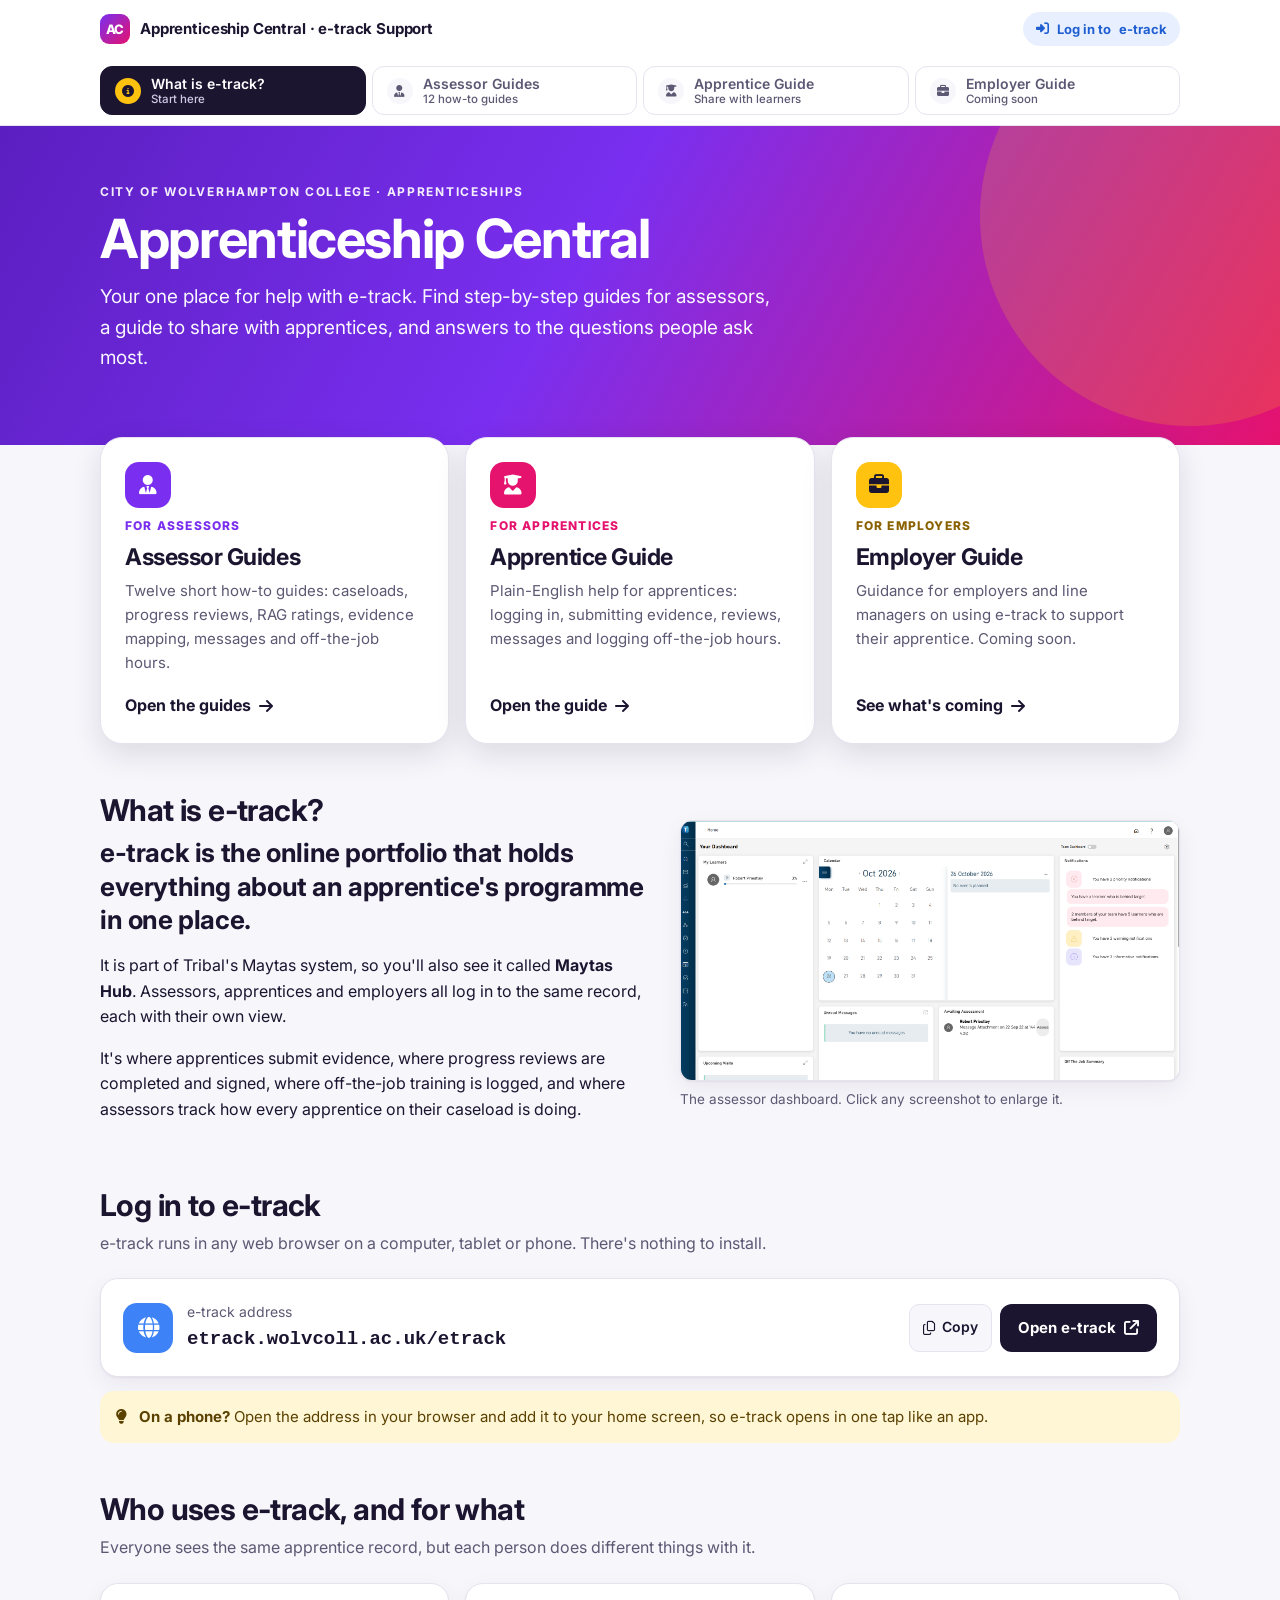
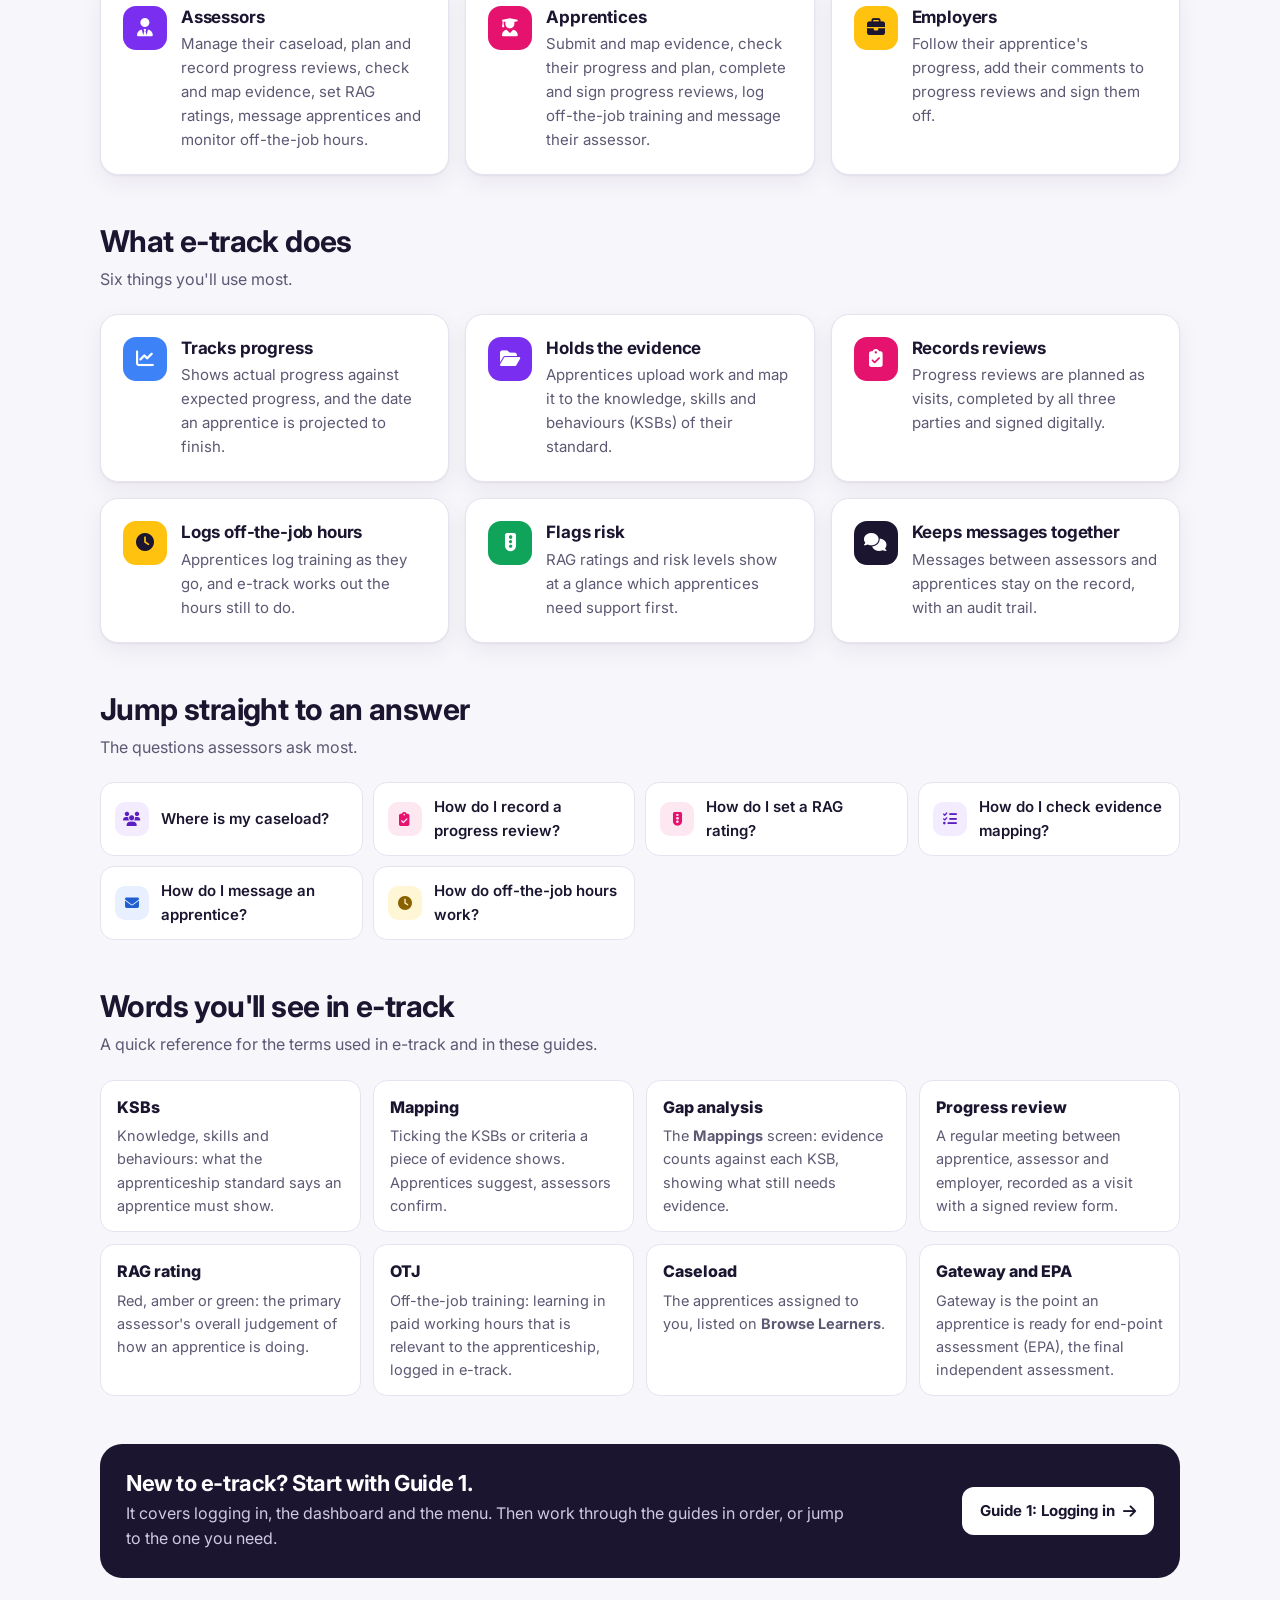
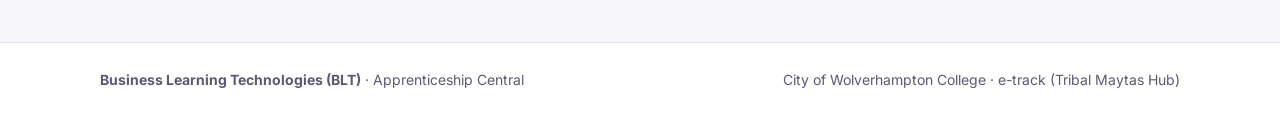
==== index.html @ a900248f "Add Apprenticeship Central e-track support hub Four-tab static site for GitHub Pages, styled with th" ====
<!DOCTYPE html>
<html lang="en-GB">
<head>
<meta charset="UTF-8">
<meta name="viewport" content="width=device-width, initial-scale=1.0">
<title>What is e-track? | Apprenticeship Central</title>
<meta name="description" content="Apprenticeship Central: the support hub for using e-track at City of Wolverhampton College.">
<meta property="og:title" content="Apprenticeship Central | e-track Support Hub">
<meta property="og:description" content="Step-by-step e-track guidance for assessors, apprentices and employers.">
<link rel="icon" href="data:image/svg+xml,%3Csvg xmlns='http://www.w3.org/2000/svg' viewBox='0 0 32 32'%3E%3Crect width='32' height='32' rx='8' fill='%237a2ff0'/%3E%3Ctext x='16' y='22' font-family='Arial' font-weight='700' font-size='14' fill='white' text-anchor='middle'%3EAC%3C/text%3E%3C/svg%3E">
<link rel="preconnect" href="https://fonts.googleapis.com">
<link rel="preconnect" href="https://fonts.gstatic.com" crossorigin>
<link href="https://fonts.googleapis.com/css2?family=Inter:wght@400;500;600;700;800&display=swap" rel="stylesheet">
<link href="https://cdnjs.cloudflare.com/ajax/libs/font-awesome/6.5.2/css/all.min.css" rel="stylesheet">
<link href="assets/style.css?v=1" rel="stylesheet">
</head>
<body>
<a class="skip" href="#main">Skip to content</a>
<header class="site-header">
  <div class="wrap">
    <div class="header-row">
      <a class="brand" href="index.html"><span class="brand-mark" aria-hidden="true">AC</span><span>Apprenticeship Central<span class="brand-text-long"> · e-track Support</span></span></a>
      <a class="login-pill" href="https://etrack.wolvcoll.ac.uk/etrack/" target="_blank" rel="noopener"><i class="fa-solid fa-right-to-bracket" aria-hidden="true"></i> <span class="lp-long">Log in to</span> e-track</a>
    </div>
    <nav class="steps" aria-label="Support hub sections">
      <a class="step-link" href="index.html" aria-current="page"><span class="num"><i class="fa-solid fa-circle-info" aria-hidden="true"></i></span><span class="t">What is e-track?<small>Start here</small></span></a>
      <a class="step-link" href="assessor-guides.html"><span class="num"><i class="fa-solid fa-user-tie" aria-hidden="true"></i></span><span class="t">Assessor Guides<small>12 how-to guides</small></span></a>
      <a class="step-link" href="apprentice-guide.html"><span class="num"><i class="fa-solid fa-user-graduate" aria-hidden="true"></i></span><span class="t">Apprentice Guide<small>Share with learners</small></span></a>
      <a class="step-link" href="employer-guide.html"><span class="num"><i class="fa-solid fa-briefcase" aria-hidden="true"></i></span><span class="t">Employer Guide<small>Coming soon</small></span></a>
    </nav>
  </div>
</header>

<section class="hero">
  <div class="wrap">
    <p class="eyebrow">City of Wolverhampton College · Apprenticeships</p>
    <h1>Apprenticeship Central</h1>
    <p class="lede">Your one place for help with e-track. Find step-by-step guides for assessors, a guide to share with apprentices, and answers to the questions people ask most.</p>
  </div>
</section>

<main id="main">
  <div class="wrap">

    <div class="path-cards">
      <a class="path-card" href="assessor-guides.html">
        <span class="pnum bg-purple"><i class="fa-solid fa-user-tie" aria-hidden="true"></i></span>
        <span class="when" style="color:var(--purple)">For assessors</span>
        <h2>Assessor Guides</h2>
        <p>Twelve short how-to guides: caseloads, progress reviews, RAG ratings, evidence mapping, messages and off-the-job hours.</p>
        <span class="go">Open the guides <i class="fa-solid fa-arrow-right" aria-hidden="true"></i></span>
      </a>
      <a class="path-card" href="apprentice-guide.html">
        <span class="pnum bg-pink"><i class="fa-solid fa-user-graduate" aria-hidden="true"></i></span>
        <span class="when" style="color:var(--pink)">For apprentices</span>
        <h2>Apprentice Guide</h2>
        <p>Plain-English help for apprentices: logging in, submitting evidence, reviews, messages and logging off-the-job hours.</p>
        <span class="go">Open the guide <i class="fa-solid fa-arrow-right" aria-hidden="true"></i></span>
      </a>
      <a class="path-card" href="employer-guide.html">
        <span class="pnum bg-yellow"><i class="fa-solid fa-briefcase" aria-hidden="true"></i></span>
        <span class="when" style="color:#8a6100">For employers</span>
        <h2>Employer Guide</h2>
        <p>Guidance for employers and line managers on using e-track to support their apprentice. Coming soon.</p>
        <span class="go">See what's coming <i class="fa-solid fa-arrow-right" aria-hidden="true"></i></span>
      </a>
    </div>

    <section class="block" id="what">
      <div class="split">
        <div>
          <h2>What is e-track?</h2>
          <p class="lead-q">e-track is the online portfolio that holds everything about an apprentice's programme in one place.</p>
          <p>It is part of Tribal's Maytas system, so you'll also see it called <strong>Maytas Hub</strong>. Assessors, apprentices and employers all log in to the same record, each with their own view.</p>
          <p>It's where apprentices submit evidence, where progress reviews are completed and signed, where off-the-job training is logged, and where assessors track how every apprentice on their caseload is doing.</p>
        </div>
        <figure class="shot" style="margin:0">
          <a class="zoom" href="assets/img/dashboard.png"><img src="assets/img/dashboard.png" alt="The e-track assessor dashboard showing My Learners, Calendar, Notifications, Unread Messages and Awaiting Assessment panels" loading="lazy"></a>
          <figcaption>The assessor dashboard. Click any screenshot to enlarge it.</figcaption>
        </figure>
      </div>
    </section>

    <section class="block" id="login">
      <h2>Log in to e-track</h2>
      <p class="sub">e-track runs in any web browser on a computer, tablet or phone. There's nothing to install.</p>
      <div class="card login-card">
        <span class="icon bg-blue"><i class="fa-solid fa-globe" aria-hidden="true"></i></span>
        <div>
          <p style="font-size:14px;color:var(--muted)">e-track address</p>
          <p class="url">etrack.wolvcoll.ac.uk/etrack</p>
        </div>
        <div class="actions">
          <button class="copy-btn" data-copy="https://etrack.wolvcoll.ac.uk/etrack/" data-copy-label="the e-track address"><i class="fa-regular fa-copy" aria-hidden="true"></i> Copy</button>
          <a class="btn primary" href="https://etrack.wolvcoll.ac.uk/etrack/" target="_blank" rel="noopener">Open e-track <i class="fa-solid fa-arrow-up-right-from-square" aria-hidden="true"></i></a>
        </div>
      </div>
      <div class="callout tip"><i class="fa-solid fa-lightbulb" aria-hidden="true"></i><p><strong>On a phone?</strong> Open the address in your browser and add it to your home screen, so e-track opens in one tap like an app.</p></div>
    </section>

    <section class="block" id="who">
      <h2>Who uses e-track, and for what</h2>
      <p class="sub">Everyone sees the same apprentice record, but each person does different things with it.</p>
      <div class="grid g3">
        <div class="card">
          <div class="feature"><span class="icon bg-purple"><i class="fa-solid fa-user-tie" aria-hidden="true"></i></span><div><h3>Assessors</h3><p>Manage their caseload, plan and record progress reviews, check and map evidence, set RAG ratings, message apprentices and monitor off-the-job hours.</p></div></div>
        </div>
        <div class="card">
          <div class="feature"><span class="icon bg-pink"><i class="fa-solid fa-user-graduate" aria-hidden="true"></i></span><div><h3>Apprentices</h3><p>Submit and map evidence, check their progress and plan, complete and sign progress reviews, log off-the-job training and message their assessor.</p></div></div>
        </div>
        <div class="card">
          <div class="feature"><span class="icon bg-yellow"><i class="fa-solid fa-briefcase" aria-hidden="true"></i></span><div><h3>Employers</h3><p>Follow their apprentice's progress, add their comments to progress reviews and sign them off.</p></div></div>
        </div>
      </div>
    </section>

    <section class="block" id="does">
      <h2>What e-track does</h2>
      <p class="sub">Six things you'll use most.</p>
      <div class="grid g3">
        <div class="card"><div class="feature"><span class="icon bg-blue"><i class="fa-solid fa-chart-line" aria-hidden="true"></i></span><div><h3>Tracks progress</h3><p>Shows actual progress against expected progress, and the date an apprentice is projected to finish.</p></div></div></div>
        <div class="card"><div class="feature"><span class="icon bg-purple"><i class="fa-solid fa-folder-open" aria-hidden="true"></i></span><div><h3>Holds the evidence</h3><p>Apprentices upload work and map it to the knowledge, skills and behaviours (KSBs) of their standard.</p></div></div></div>
        <div class="card"><div class="feature"><span class="icon bg-pink"><i class="fa-solid fa-clipboard-check" aria-hidden="true"></i></span><div><h3>Records reviews</h3><p>Progress reviews are planned as visits, completed by all three parties and signed digitally.</p></div></div></div>
        <div class="card"><div class="feature"><span class="icon bg-yellow"><i class="fa-solid fa-clock" aria-hidden="true"></i></span><div><h3>Logs off-the-job hours</h3><p>Apprentices log training as they go, and e-track works out the hours still to do.</p></div></div></div>
        <div class="card"><div class="feature"><span class="icon bg-green"><i class="fa-solid fa-traffic-light" aria-hidden="true"></i></span><div><h3>Flags risk</h3><p>RAG ratings and risk levels show at a glance which apprentices need support first.</p></div></div></div>
        <div class="card"><div class="feature"><span class="icon bg-ink"><i class="fa-solid fa-comments" aria-hidden="true"></i></span><div><h3>Keeps messages together</h3><p>Messages between assessors and apprentices stay on the record, with an audit trail.</p></div></div></div>
      </div>
    </section>

    <section class="block" id="quick">
      <h2>Jump straight to an answer</h2>
      <p class="sub">The questions assessors ask most.</p>
      <div class="quick">
        <a href="assessor-guides.html#g02"><span class="qi purple"><i class="fa-solid fa-users" aria-hidden="true"></i></span>Where is my caseload?</a>
        <a href="assessor-guides.html#g04"><span class="qi pink"><i class="fa-solid fa-clipboard-check" aria-hidden="true"></i></span>How do I record a progress review?</a>
        <a href="assessor-guides.html#g09"><span class="qi pink"><i class="fa-solid fa-traffic-light" aria-hidden="true"></i></span>How do I set a RAG rating?</a>
        <a href="assessor-guides.html#g08"><span class="qi purple"><i class="fa-solid fa-list-check" aria-hidden="true"></i></span>How do I check evidence mapping?</a>
        <a href="assessor-guides.html#g10"><span class="qi blue"><i class="fa-solid fa-envelope" aria-hidden="true"></i></span>How do I message an apprentice?</a>
        <a href="assessor-guides.html#g12"><span class="qi yellow"><i class="fa-solid fa-clock" aria-hidden="true"></i></span>How do off-the-job hours work?</a>
      </div>
    </section>

    <section class="block" id="glossary">
      <h2>Words you'll see in e-track</h2>
      <p class="sub">A quick reference for the terms used in e-track and in these guides.</p>
      <dl class="glossary">
        <div><dt>KSBs</dt><dd>Knowledge, skills and behaviours: what the apprenticeship standard says an apprentice must show.</dd></div>
        <div><dt>Mapping</dt><dd>Ticking the KSBs or criteria a piece of evidence shows. Apprentices suggest, assessors confirm.</dd></div>
        <div><dt>Gap analysis</dt><dd>The <strong>Mappings</strong> screen: evidence counts against each KSB, showing what still needs evidence.</dd></div>
        <div><dt>Progress review</dt><dd>A regular meeting between apprentice, assessor and employer, recorded as a visit with a signed review form.</dd></div>
        <div><dt>RAG rating</dt><dd>Red, amber or green: the primary assessor's overall judgement of how an apprentice is doing.</dd></div>
        <div><dt>OTJ</dt><dd>Off-the-job training: learning in paid working hours that is relevant to the apprenticeship, logged in e-track.</dd></div>
        <div><dt>Caseload</dt><dd>The apprentices assigned to you, listed on <strong>Browse Learners</strong>.</dd></div>
        <div><dt>Gateway and EPA</dt><dd>Gateway is the point an apprentice is ready for end-point assessment (EPA), the final independent assessment.</dd></div>
      </dl>
    </section>

    <div class="next-band">
      <div>
        <h2>New to e-track? Start with Guide 1.</h2>
        <p>It covers logging in, the dashboard and the menu. Then work through the guides in order, or jump to the one you need.</p>
      </div>
      <a class="btn light" href="assessor-guides.html#g01">Guide 1: Logging in <i class="fa-solid fa-arrow-right" aria-hidden="true"></i></a>
    </div>

  </div>
</main>

<footer>
  <div class="wrap">
    <p><strong>Business Learning Technologies (BLT)</strong> · Apprenticeship Central</p>
    <p>City of Wolverhampton College · e-track (Tribal Maytas Hub)</p>
  </div>
</footer>
<a class="to-top" href="#main" aria-label="Back to top"><i class="fa-solid fa-arrow-up" aria-hidden="true"></i></a>
<script src="assets/site.js?v=1"></script>
</body>
</html>
---- assets/style.css ----
/* Apprenticeship Central — e-track Support Hub
   Palette taken from the e-track assessor session deck. */
:root {
  --purple: #7a2ff0;
  --purple-dark: #5b1fc0;
  --purple-soft: #f3ecff;
  --pink: #e5126e;
  --pink-dark: #b30c55;
  --pink-soft: #fde7f1;
  --yellow: #ffc20e;
  --yellow-soft: #fff6d6;
  --blue: #3d82f6;
  --blue-dark: #1f5fd1;
  --blue-soft: #e8f0ff;
  --green: #10a35a;
  --green-soft: #e3f6ec;
  --gold: #dbb351;
  --ink: #1b1530;
  --muted: #5d5873;
  --line: #e6e3ef;
  --bg: #f7f6fb;
  --card: #ffffff;
  --radius: 18px;
  --shadow: 0 1px 2px rgba(27, 21, 48, .06), 0 8px 24px rgba(27, 21, 48, .06);
  --max: 1120px;
}

* { box-sizing: border-box; }
html { scroll-behavior: smooth; scroll-padding-top: 140px; }
@media (prefers-reduced-motion: reduce) { html { scroll-behavior: auto; } * { transition: none !important; animation: none !important; } }

body {
  margin: 0;
  font-family: 'Inter', -apple-system, BlinkMacSystemFont, 'Segoe UI', sans-serif;
  background: var(--bg);
  color: var(--ink);
  line-height: 1.6;
  -webkit-font-smoothing: antialiased;
  overflow-x: hidden;
}
img { max-width: 100%; height: auto; display: block; }
a { color: var(--purple-dark); }
a:hover { color: var(--pink); }
:focus-visible { outline: 3px solid var(--yellow); outline-offset: 2px; border-radius: 6px; }

.skip { position: absolute; left: -999px; top: 8px; background: var(--ink); color: #fff; padding: 8px 14px; border-radius: 8px; z-index: 100; }
.skip:focus { left: 8px; }
.wrap { max-width: var(--max); margin: 0 auto; padding: 0 20px; }

/* ---------- Header + tabs ---------- */
.site-header {
  position: sticky; top: 0; z-index: 50;
  background: rgba(255, 255, 255, .94);
  backdrop-filter: blur(16px); -webkit-backdrop-filter: blur(16px);
  border-bottom: 1px solid var(--line);
}
.header-row { display: flex; align-items: center; justify-content: space-between; gap: 12px; height: 58px; }
.brand { display: flex; align-items: center; gap: 10px; text-decoration: none; color: var(--ink); font-weight: 700; font-size: 15px; letter-spacing: -.01em; }
.brand-mark { width: 30px; height: 30px; border-radius: 9px; background: linear-gradient(135deg, var(--purple), var(--pink)); color: #fff; display: grid; place-items: center; font-size: 13px; font-weight: 800; flex: none; }
.login-pill { display: inline-flex; align-items: center; gap: 8px; font-size: 13px; background: var(--blue-soft); color: var(--blue-dark); border-radius: 999px; padding: 7px 13px; font-weight: 700; text-decoration: none; white-space: nowrap; }
.login-pill:hover { background: #d9e6ff; color: var(--blue-dark); }

.steps { display: flex; gap: 6px; padding: 8px 0 10px; overflow-x: auto; scrollbar-width: none; }
.steps::-webkit-scrollbar { display: none; }
.step-link {
  flex: 1 1 0; min-width: max-content;
  display: flex; align-items: center; gap: 10px;
  padding: 8px 14px; border-radius: 12px;
  text-decoration: none; color: var(--muted); font-size: 14px; font-weight: 600;
  border: 1px solid var(--line); background: #fff;
}
.step-link .num { width: 26px; height: 26px; border-radius: 50%; display: grid; place-items: center; font-size: 12px; background: var(--bg); color: var(--muted); flex: none; }
.step-link small { display: block; font-weight: 500; font-size: 11.5px; color: var(--muted); line-height: 1.2; }
.step-link span.t { line-height: 1.25; }
.step-link:hover { border-color: var(--purple); color: var(--ink); }
.step-link[aria-current="page"] { background: var(--ink); border-color: var(--ink); color: #fff; }
.step-link[aria-current="page"] small { color: #cfc9e4; }
.step-link[aria-current="page"] .num { background: var(--yellow); color: var(--ink); }
@media (max-width: 680px) {
  .step-link small { display: none; }
  .step-link { padding: 7px 10px; font-size: 13px; gap: 7px; }
  .brand-text-long { display: none; }
  .login-pill .lp-long { display: none; }
}

/* ---------- Hero ---------- */
.hero { background: linear-gradient(120deg, var(--purple-dark) 0%, var(--purple) 45%, var(--pink) 100%); color: #fff; padding: 56px 0 72px; position: relative; overflow: hidden; }
.hero::after { content: ""; position: absolute; right: -120px; top: -120px; width: 420px; height: 420px; border-radius: 50%; background: rgba(255, 194, 14, .18); }
.hero .wrap { position: relative; z-index: 1; }
.eyebrow { text-transform: uppercase; letter-spacing: .14em; font-size: 12px; font-weight: 700; opacity: .92; margin: 0 0 10px; }
.hero h1 { font-size: clamp(32px, 5.4vw, 54px); line-height: 1.05; margin: 0 0 14px; letter-spacing: -.025em; }
.hero p.lede { font-size: clamp(16px, 2vw, 19px); max-width: 680px; margin: 0; opacity: .96; }
.hero.compact { padding: 36px 0 40px; }
.hero.compact h1 { font-size: clamp(28px, 4.4vw, 42px); }
.hero.blue { background: linear-gradient(120deg, #1f5fd1, var(--blue) 55%, var(--purple)); }
.hero.pink { background: linear-gradient(120deg, var(--pink), #f0457f 50%, var(--purple)); }
.hero.dark { background: linear-gradient(120deg, #1b1530, #3a2378 60%, var(--purple)); }
.hero-actions { display: flex; flex-wrap: wrap; gap: 10px; margin-top: 22px; }

/* ---------- Layout bits ---------- */
main { padding: 36px 0 64px; }
section.block { margin: 0 0 48px; }
h2 { font-size: clamp(23px, 3vw, 30px); letter-spacing: -.02em; line-height: 1.2; margin: 0 0 8px; }
h3 { font-size: 19px; letter-spacing: -.01em; margin: 0 0 6px; line-height: 1.3; }
h4 { font-size: 15px; margin: 18px 0 6px; }
.sub { color: var(--muted); margin: 0 0 22px; max-width: 760px; }
.grid { display: grid; gap: 16px; }
.g2 { grid-template-columns: repeat(auto-fit, minmax(300px, 1fr)); }
.g3 { grid-template-columns: repeat(auto-fit, minmax(260px, 1fr)); }
.g4 { grid-template-columns: repeat(auto-fit, minmax(220px, 1fr)); }
@media (max-width: 380px) { .g2, .g3, .g4 { grid-template-columns: 1fr; } }

.card { background: var(--card); border: 1px solid var(--line); border-radius: var(--radius); padding: 22px; box-shadow: var(--shadow); }
.card p { margin: 0 0 10px; }
.card p:last-child { margin-bottom: 0; }

.tag { display: inline-block; font-size: 11.5px; font-weight: 700; letter-spacing: .04em; text-transform: uppercase; padding: 3px 9px; border-radius: 999px; }
.tag.blue { background: var(--blue-soft); color: var(--blue-dark); }
.tag.purple { background: var(--purple-soft); color: var(--purple-dark); }
.tag.pink { background: var(--pink-soft); color: var(--pink-dark); }
.tag.yellow { background: var(--yellow-soft); color: #7a5600; }
.tag.green { background: var(--green-soft); color: #0b6e3d; }
.tag.neutral { background: var(--bg); color: var(--muted); }
.tags { display: flex; flex-wrap: wrap; gap: 6px; margin: 0 0 10px; }

.btn { display: inline-flex; align-items: center; gap: 8px; text-decoration: none; font-weight: 700; font-size: 15px; padding: 12px 18px; border-radius: 12px; border: 0; cursor: pointer; font-family: inherit; }
.btn.primary { background: var(--ink); color: #fff; }
.btn.primary:hover { background: var(--purple-dark); color: #fff; }
.btn.light { background: #fff; color: var(--ink); }
.btn.light:hover { background: var(--yellow); color: var(--ink); }
.btn.ghost-light { background: rgba(255,255,255,.14); color: #fff; border: 1px solid rgba(255,255,255,.4); }
.btn.ghost-light:hover { background: rgba(255,255,255,.24); color: #fff; }

/* ---------- Steps, ticks, paths ---------- */
.steplist { counter-reset: s; list-style: none; padding: 0; margin: 8px 0 0; }
.steplist li { counter-increment: s; position: relative; padding: 0 0 12px 40px; }
.steplist li::before { content: counter(s); position: absolute; left: 0; top: 0; width: 27px; height: 27px; border-radius: 50%; background: var(--ink); color: #fff; font-size: 13px; font-weight: 700; display: grid; place-items: center; }
.steplist.purple li::before { background: var(--purple); }
.steplist.blue li::before { background: var(--blue); }
.steplist.pink li::before { background: var(--pink); }
.steplist.yellow li::before { background: var(--yellow); color: var(--ink); }
.path { font-weight: 600; background: var(--bg); border: 1px solid var(--line); border-radius: 8px; padding: 1px 7px; font-size: .94em; box-decoration-break: clone; -webkit-box-decoration-break: clone; }
.ui { font-weight: 700; }

.ticks { list-style: none; padding: 0; margin: 6px 0 0; }
.ticks li { position: relative; padding-left: 26px; margin-bottom: 6px; }
.ticks li::before { content: "\f00c"; font-family: "Font Awesome 6 Free"; font-weight: 900; position: absolute; left: 0; top: 1px; color: var(--green); font-size: 14px; }
.ticks.cross li::before { content: "\f00d"; color: var(--pink); }

.callout { border-radius: 14px; padding: 14px 16px; display: flex; gap: 12px; align-items: flex-start; margin-top: 14px; font-size: 15px; }
.callout i { margin-top: 4px; }
.callout.pink { background: var(--pink-soft); color: #6d0a35; }
.callout.tip { background: var(--yellow-soft); color: #5a4100; }
.callout.warn { background: #fff1e8; color: #7a2e00; border: 1px solid #ffd2b5; }
.callout.info { background: var(--blue-soft); color: #123d85; }
.callout p { margin: 0; }

/* ---------- Guide board (tiles) ---------- */
.board { display: grid; grid-template-columns: repeat(3, 1fr); gap: 14px; }
.board.four { grid-template-columns: repeat(4, 1fr); }
@media (max-width: 960px) { .board.four { grid-template-columns: repeat(3, 1fr); } }
@media (max-width: 860px) { .board, .board.four { grid-template-columns: repeat(2, 1fr); } }
@media (max-width: 520px) { .board, .board.four { grid-template-columns: 1fr; } }
.tile {
  position: relative; display: flex; flex-direction: column; gap: 6px;
  text-decoration: none; color: var(--ink);
  background: #fff; border: 2px solid var(--line); border-radius: 20px; padding: 18px 18px 16px;
  min-height: 160px; transition: transform .15s ease, border-color .15s ease, box-shadow .15s ease;
}
.tile:hover { transform: translateY(-3px); border-color: var(--purple); box-shadow: var(--shadow); color: var(--ink); }
.tile[hidden] { display: none; }
.tile .tnum { font-size: 34px; font-weight: 800; line-height: 1; letter-spacing: -.03em; color: var(--purple); }
.tile .tname { font-size: 18px; font-weight: 800; letter-spacing: -.01em; line-height: 1.25; }
.tile .tdesc { font-size: 14px; color: var(--muted); }
.tile .tmeta { margin-top: auto; display: flex; gap: 6px; flex-wrap: wrap; padding-top: 6px; }
.tile.blue .tnum { color: var(--blue); }
.tile.pink .tnum { color: var(--pink); }
.tile.yellow .tnum { color: #c99500; }
.tile .tick { position: absolute; top: 14px; right: 14px; width: 28px; height: 28px; border-radius: 50%; background: var(--green); color: #fff; display: none; place-items: center; font-size: 13px; }
.tile.built .tick { display: grid; }
.tile.built { border-color: #9ad9b7; }

.search { width: 100%; max-width: 440px; padding: 11px 14px 11px 40px; border-radius: 12px; border: 1px solid var(--line); font: inherit; font-size: 15px; background: #fff url("data:image/svg+xml,%3Csvg xmlns='http://www.w3.org/2000/svg' width='16' height='16' fill='none' stroke='%235d5873' stroke-width='2' viewBox='0 0 24 24'%3E%3Ccircle cx='11' cy='11' r='7'/%3E%3Cpath d='m20 20-3.5-3.5'/%3E%3C/svg%3E") no-repeat 14px center; margin-bottom: 16px; }
.no-results { color: var(--muted); display: none; margin: 0 0 16px; }
.legend { display: flex; flex-wrap: wrap; gap: 6px 14px; font-size: 13.5px; color: var(--muted); margin: -6px 0 18px; }
.legend span { display: inline-flex; align-items: center; gap: 6px; }
.legend i { width: 10px; height: 10px; border-radius: 50%; display: inline-block; }

/* ---------- Guide sections ---------- */
.task { scroll-margin-top: 140px; margin-bottom: 22px; }
.task-head { display: flex; gap: 16px; align-items: flex-start; margin-bottom: 8px; }
.task-head .big { font-size: 40px; font-weight: 800; line-height: 1; letter-spacing: -.03em; color: var(--purple); flex: none; }
.task.blue .task-head .big { color: var(--blue); }
.task.pink .task-head .big { color: var(--pink); }
.task.yellow .task-head .big { color: #c99500; }
.task-head h2 { margin: 0; }
.task-cols { display: grid; grid-template-columns: 1.35fr 1fr; gap: 22px; margin-top: 10px; }
.task-cols > * { min-width: 0; }
@media (max-width: 820px) { .task-cols { grid-template-columns: 1fr; } }
.side-box { background: var(--bg); border-radius: 14px; padding: 16px; font-size: 15px; }
.side-box h4 { margin-top: 0; }
.side-box p { margin: 0 0 8px; }
.side-box p:last-child, .side-box ul:last-child { margin-bottom: 0; }
.side-box ul { padding-left: 20px; margin: 0 0 8px; }
.side-box + .side-box { margin-top: 12px; }
.guide-foot { display: flex; flex-wrap: wrap; align-items: center; gap: 6px 18px; margin-top: 16px; padding-top: 14px; border-top: 1px dashed var(--line); }
.back-top { font-size: 14px; font-weight: 600; text-decoration: none; display: inline-flex; gap: 6px; align-items: center; }
.done-toggle { display: inline-flex; align-items: center; gap: 8px; font-size: 14px; font-weight: 600; color: var(--muted); cursor: pointer; user-select: none; }
.done-toggle input { width: 18px; height: 18px; accent-color: var(--green); }
.is-done { border-color: #9ad9b7; }
.is-done .done-toggle { color: var(--green); }

.shot { margin: 16px 0 6px; }
.shot img { border-radius: 12px; border: 1px solid var(--line); box-shadow: var(--shadow); background: #fff; }
.shot figcaption { font-size: 13.5px; color: var(--muted); margin-top: 8px; }
.shot a.zoom { display: block; cursor: zoom-in; }
.shot.narrow img { max-width: 340px; }
.shot-pair { display: grid; grid-template-columns: 1fr 1fr; gap: 14px; align-items: start; }
.shot-pair .shot { margin-top: 0; }
@media (max-width: 520px) { .shot-pair { grid-template-columns: 1fr; } }

/* ---------- Tables ---------- */
.table-wrap { overflow-x: auto; margin: 12px 0 6px; border: 1px solid var(--line); border-radius: 14px; background: #fff; }
table.data { width: 100%; border-collapse: collapse; font-size: 14.5px; }
table.data th { text-align: left; background: var(--ink); color: #fff; font-weight: 700; padding: 10px 14px; font-size: 13.5px; }
table.data td { padding: 10px 14px; border-top: 1px solid var(--line); vertical-align: top; }
table.data td:first-child { font-weight: 700; white-space: nowrap; }
table.data.wrap1 td:first-child { white-space: normal; min-width: 150px; }
table.data tr:nth-child(even) td { background: #fbfaff; }
.rag { display: inline-flex; align-items: center; gap: 8px; }
.rag::before { content: ""; width: 14px; height: 14px; border-radius: 50%; flex: none; }
.rag.r::before { background: #d93a3a; } .rag.a::before { background: #f2a51a; } .rag.g::before { background: var(--green); }

/* ---------- Checklist (interactive) ---------- */
.checklist { list-style: none; padding: 0; margin: 10px 0 0; }
.checklist li { margin: 0 0 8px; }
.checklist label { display: flex; gap: 12px; align-items: flex-start; background: #fff; border: 1px solid var(--line); border-radius: 12px; padding: 11px 14px; cursor: pointer; }
.checklist input { width: 18px; height: 18px; margin-top: 3px; accent-color: var(--green); flex: none; }
.checklist input:checked + span { color: var(--muted); text-decoration: line-through; }
.check-tools { display: flex; align-items: center; gap: 12px; margin-top: 6px; font-size: 14px; color: var(--muted); }
.link-btn { background: none; border: 0; padding: 0; font: inherit; font-weight: 600; color: var(--purple-dark); cursor: pointer; text-decoration: underline; }

/* ---------- Home ---------- */
.path-cards { display: grid; grid-template-columns: repeat(3, 1fr); gap: 16px; margin-top: -44px; position: relative; z-index: 2; margin-bottom: 48px; }
@media (max-width: 860px) { .path-cards { grid-template-columns: 1fr; } }
.path-card { text-decoration: none; color: var(--ink); background: #fff; border-radius: 22px; padding: 24px; box-shadow: 0 10px 30px rgba(27, 21, 48, .12); border: 1px solid var(--line); display: flex; flex-direction: column; gap: 8px; transition: transform .15s ease; }
.path-card:hover { transform: translateY(-4px); color: var(--ink); }
.path-card .when { font-size: 12px; font-weight: 800; text-transform: uppercase; letter-spacing: .1em; }
.path-card h2 { font-size: 23px; margin: 0; }
.path-card p { margin: 0; color: var(--muted); font-size: 15px; }
.path-card .go { margin-top: auto; padding-top: 10px; font-weight: 700; display: flex; align-items: center; gap: 8px; }
.path-card .pnum { width: 46px; height: 46px; border-radius: 14px; display: grid; place-items: center; color: #fff; font-size: 20px; }
.bg-blue { background: var(--blue); } .bg-purple { background: var(--purple); } .bg-pink { background: var(--pink); } .bg-yellow { background: var(--yellow); color: var(--ink) !important; } .bg-ink { background: var(--ink); } .bg-green { background: var(--green); }

.feature { display: flex; gap: 14px; align-items: flex-start; }
.feature .icon { width: 44px; height: 44px; border-radius: 13px; display: grid; place-items: center; color: #fff; font-size: 18px; flex: none; }
.feature h3 { font-size: 17px; margin-bottom: 4px; }
.feature p { margin: 0; color: var(--muted); font-size: 15px; }

.split { display: grid; grid-template-columns: 1.05fr .95fr; gap: 28px; align-items: center; }
@media (max-width: 820px) { .split { grid-template-columns: 1fr; } }
.lead-q { font-size: clamp(20px, 2.6vw, 26px); font-weight: 700; letter-spacing: -.015em; line-height: 1.3; margin: 0 0 12px; }

.login-card { display: flex; flex-wrap: wrap; gap: 14px; align-items: center; }
.login-card .icon { width: 50px; height: 50px; border-radius: 14px; display: grid; place-items: center; color: #fff; font-size: 21px; flex: none; }
.login-card .url { font-family: ui-monospace, 'SF Mono', Menlo, monospace; font-size: clamp(15px, 2.2vw, 19px); font-weight: 700; word-break: break-all; }
.login-card p { margin: 0; }
.login-card .actions { margin-left: auto; display: flex; gap: 8px; flex-wrap: wrap; }
.copy-btn { background: var(--bg); border: 1px solid var(--line); border-radius: 10px; padding: 9px 13px; font: inherit; font-size: 14px; font-weight: 600; cursor: pointer; color: var(--ink); white-space: nowrap; display: inline-flex; gap: 7px; align-items: center; text-decoration: none; }
.copy-btn:hover { border-color: var(--purple); color: var(--ink); }

.glossary { display: grid; grid-template-columns: repeat(auto-fit, minmax(250px, 1fr)); gap: 12px; margin: 0; }
.glossary div { background: #fff; border: 1px solid var(--line); border-radius: 14px; padding: 14px 16px; }
.glossary dt { font-weight: 800; display: flex; gap: 8px; align-items: center; }
.glossary dt .tag { font-size: 11px; }
.glossary dd { margin: 4px 0 0; color: var(--muted); font-size: 14.5px; }

.quick { display: grid; grid-template-columns: repeat(auto-fit, minmax(240px, 1fr)); gap: 10px; }
.quick a { display: flex; gap: 12px; align-items: center; text-decoration: none; color: var(--ink); background: #fff; border: 1px solid var(--line); border-radius: 14px; padding: 12px 14px; font-weight: 600; font-size: 15px; transition: border-color .15s ease, transform .15s ease; }
.quick a:hover { border-color: var(--purple); transform: translateY(-2px); color: var(--ink); }
.quick .qi { width: 34px; height: 34px; border-radius: 10px; display: grid; place-items: center; flex: none; font-size: 14px; }
.qi.blue { background: var(--blue-soft); color: var(--blue-dark); }
.qi.purple { background: var(--purple-soft); color: var(--purple-dark); }
.qi.pink { background: var(--pink-soft); color: var(--pink); }
.qi.yellow { background: var(--yellow-soft); color: #8a6100; }

.coming { text-align: center; padding: 40px 24px; }
.coming .icon { width: 64px; height: 64px; border-radius: 20px; margin: 0 auto 16px; display: grid; place-items: center; color: var(--ink); font-size: 26px; background: var(--yellow); }
.coming p { color: var(--muted); max-width: 560px; margin: 0 auto 10px; }

/* ---------- Footer ---------- */
.next-band { background: var(--ink); color: #fff; border-radius: 22px; padding: 26px; display: flex; flex-wrap: wrap; align-items: center; justify-content: space-between; gap: 16px; }
.next-band h2 { margin: 0 0 4px; font-size: 22px; }
.next-band p { margin: 0; color: #cfc9e4; max-width: 720px; }
footer { border-top: 1px solid var(--line); background: #fff; padding: 26px 0; font-size: 14px; color: var(--muted); }
footer .wrap { display: flex; flex-wrap: wrap; gap: 10px 24px; justify-content: space-between; align-items: center; }
footer p { margin: 0; }

.toast { position: fixed; bottom: 20px; left: 50%; transform: translateX(-50%) translateY(20px); background: var(--ink); color: #fff; padding: 10px 16px; border-radius: 10px; font-size: 14px; opacity: 0; pointer-events: none; transition: all .2s ease; z-index: 99; }
.toast.show { opacity: 1; transform: translateX(-50%) translateY(0); }

.to-top { position: fixed; right: 18px; bottom: 18px; width: 44px; height: 44px; border-radius: 50%; background: var(--ink); color: #fff; display: grid; place-items: center; text-decoration: none; box-shadow: var(--shadow); opacity: 0; pointer-events: none; transition: opacity .2s ease; z-index: 40; }
.to-top.show { opacity: 1; pointer-events: auto; }
.to-top:hover { background: var(--purple-dark); color: #fff; }

/* Lightbox for screenshots */
.lightbox { position: fixed; inset: 0; background: rgba(27, 21, 48, .86); display: none; align-items: center; justify-content: center; padding: 24px; z-index: 120; cursor: zoom-out; }
.lightbox.open { display: flex; }
.lightbox img { max-width: 100%; max-height: 100%; border-radius: 10px; background: #fff; }

@media print {
  .site-header, .hero-actions, .search, .legend, .board, .guide-foot, footer, .to-top, .next-band { display: none !important; }
  .hero { background: none !important; color: var(--ink); padding: 0 0 10px; }
  .card { box-shadow: none; break-inside: avoid; }
}
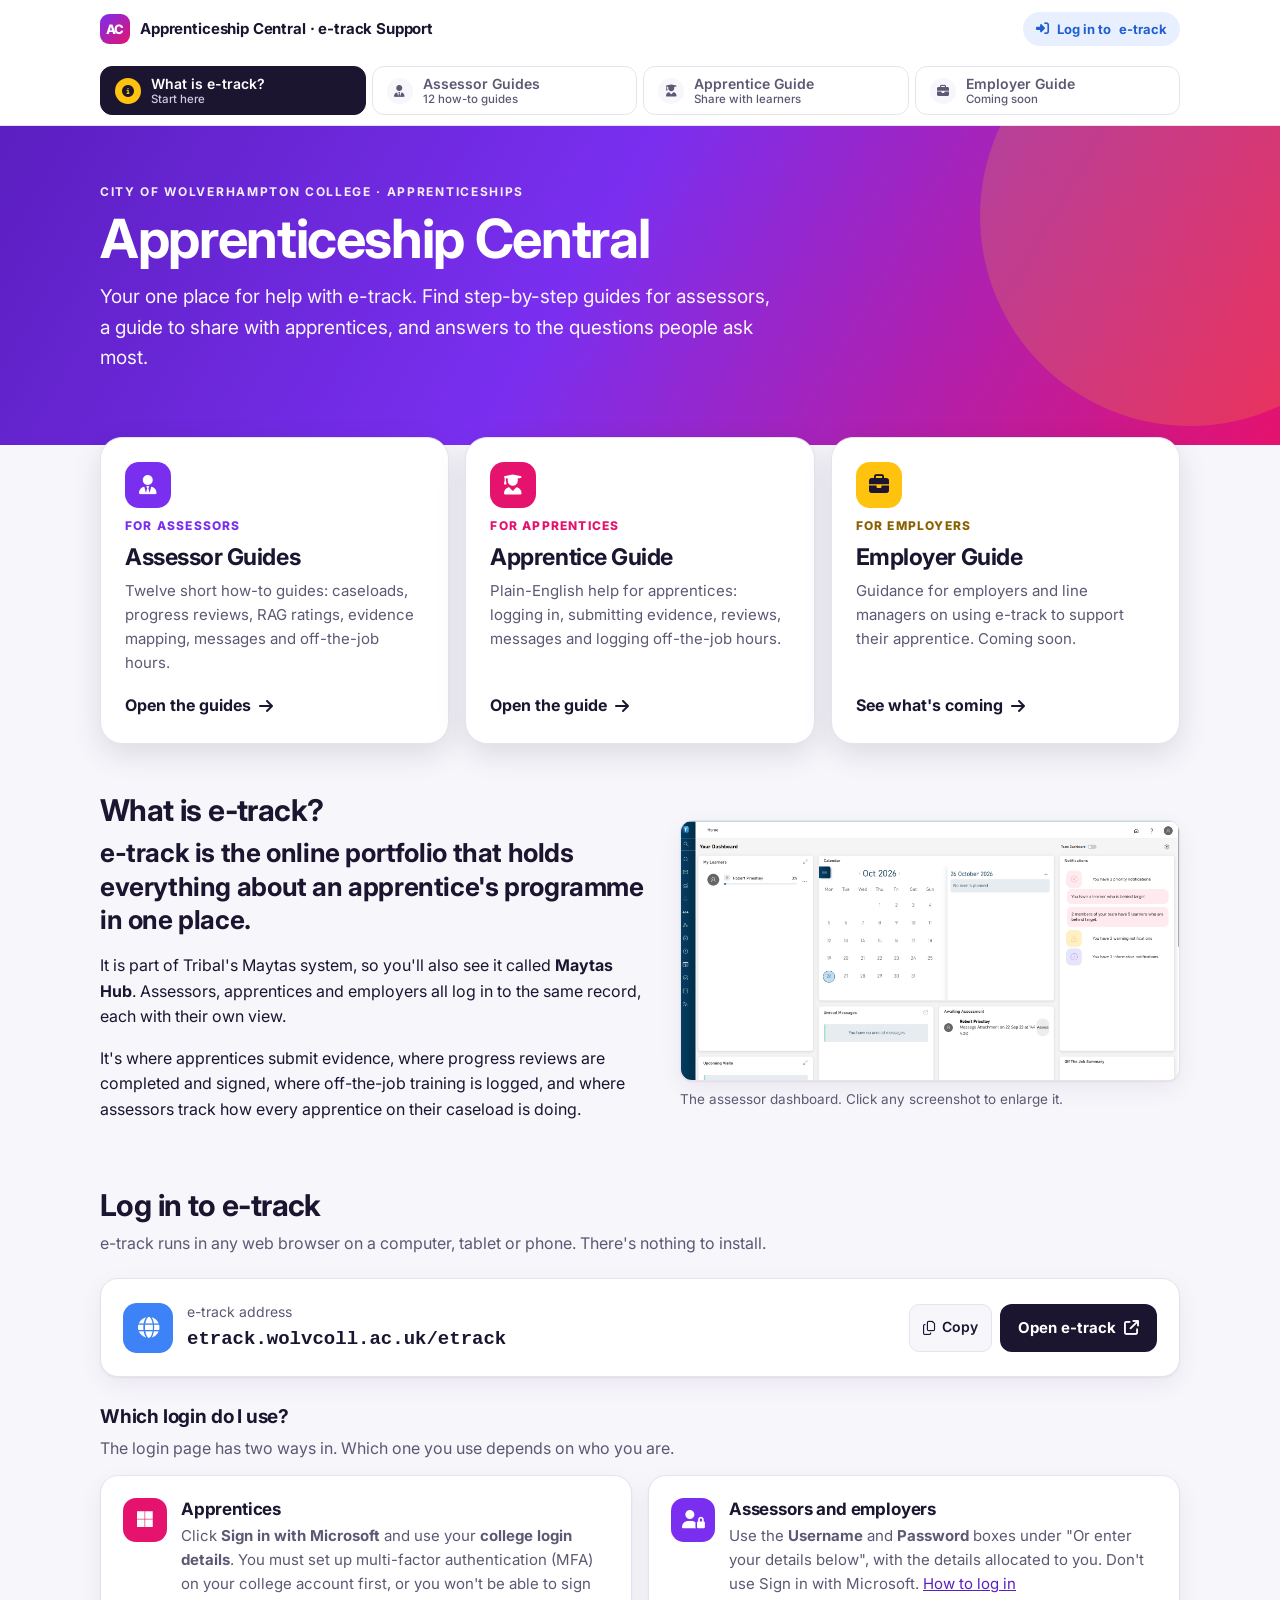
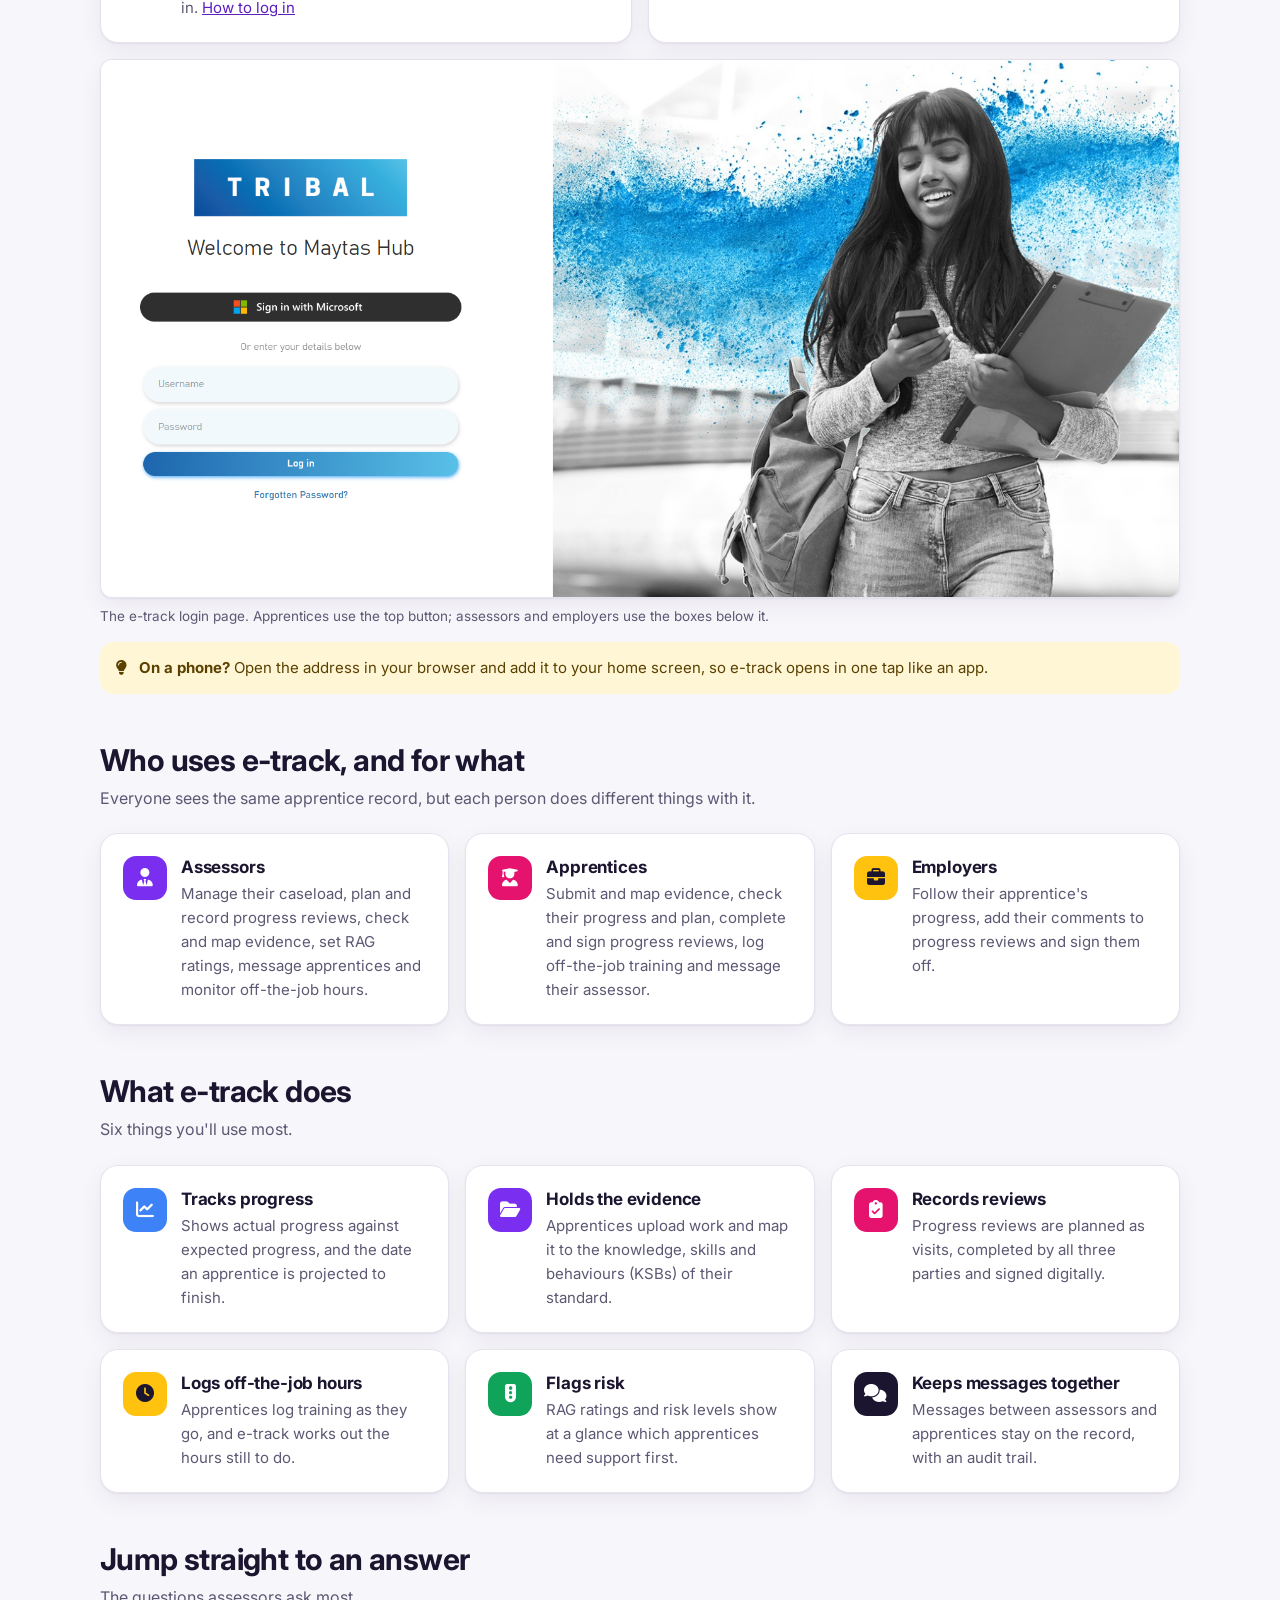
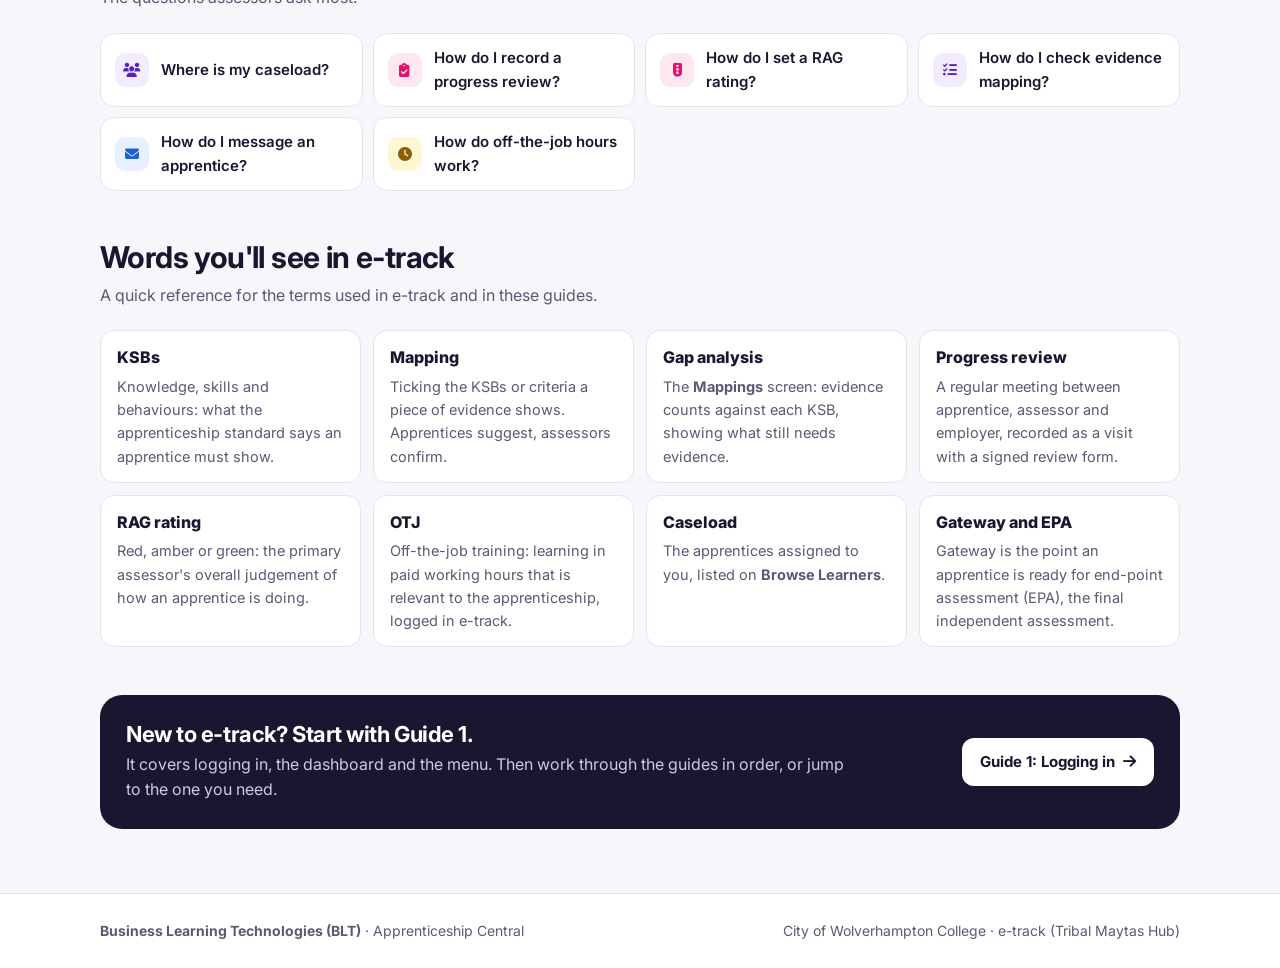
==== commit 3dde46e4: "Update login guidance for Microsoft single sign-on - New login page screenshot (Sign in with Microso" ====
--- a/index.html
+++ b/index.html
@@ -95,6 +95,17 @@
           <a class="btn primary" href="https://etrack.wolvcoll.ac.uk/etrack/" target="_blank" rel="noopener">Open e-track <i class="fa-solid fa-arrow-up-right-from-square" aria-hidden="true"></i></a>
         </div>
       </div>
+      <h3 style="margin-top:28px">Which login do I use?</h3>
+      <p class="sub" style="margin-bottom:14px">The login page has two ways in. Which one you use depends on who you are.</p>
+      <div class="grid g2">
+        <div class="card">
+          <div class="feature"><span class="icon bg-pink"><i class="fa-brands fa-microsoft" aria-hidden="true"></i></span><div><h3>Apprentices</h3><p>Click <strong>Sign in with Microsoft</strong> and use your <strong>college login details</strong>. You must set up multi-factor authentication (MFA) on your college account first, or you won't be able to sign in. <a href="apprentice-guide.html#a01">How to log in</a></p></div></div>
+        </div>
+        <div class="card">
+          <div class="feature"><span class="icon bg-purple"><i class="fa-solid fa-user-lock" aria-hidden="true"></i></span><div><h3>Assessors and employers</h3><p>Use the <strong>Username</strong> and <strong>Password</strong> boxes under "Or enter your details below", with the details allocated to you. Don't use Sign in with Microsoft. <a href="assessor-guides.html#g01">How to log in</a></p></div></div>
+        </div>
+      </div>
+      <figure class="shot"><a class="zoom" href="assets/img/login.png"><img src="assets/img/login.png" alt="The Maytas Hub login page with a Sign in with Microsoft button, then Username and Password boxes, Log in and Forgotten Password" loading="lazy"></a><figcaption>The e-track login page. Apprentices use the top button; assessors and employers use the boxes below it.</figcaption></figure>
       <div class="callout tip"><i class="fa-solid fa-lightbulb" aria-hidden="true"></i><p><strong>On a phone?</strong> Open the address in your browser and add it to your home screen, so e-track opens in one tap like an app.</p></div>
     </section>
 
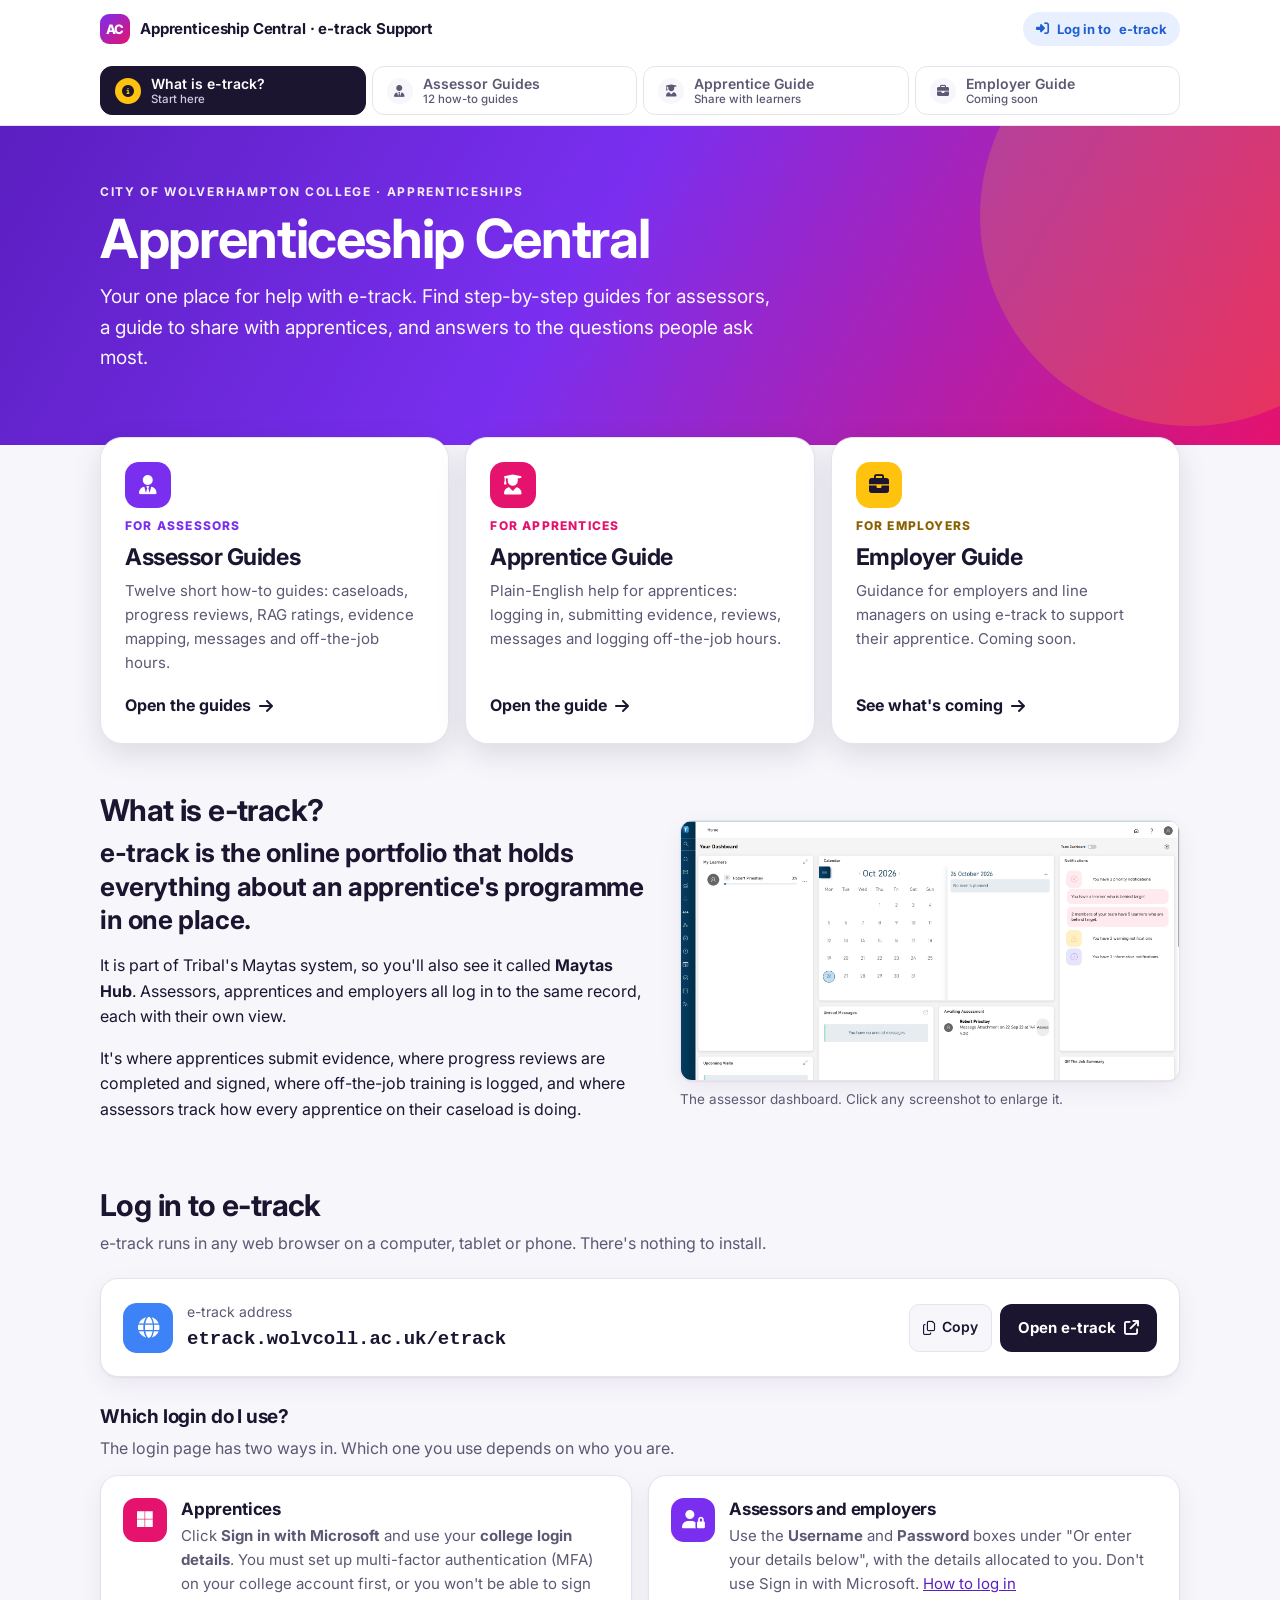
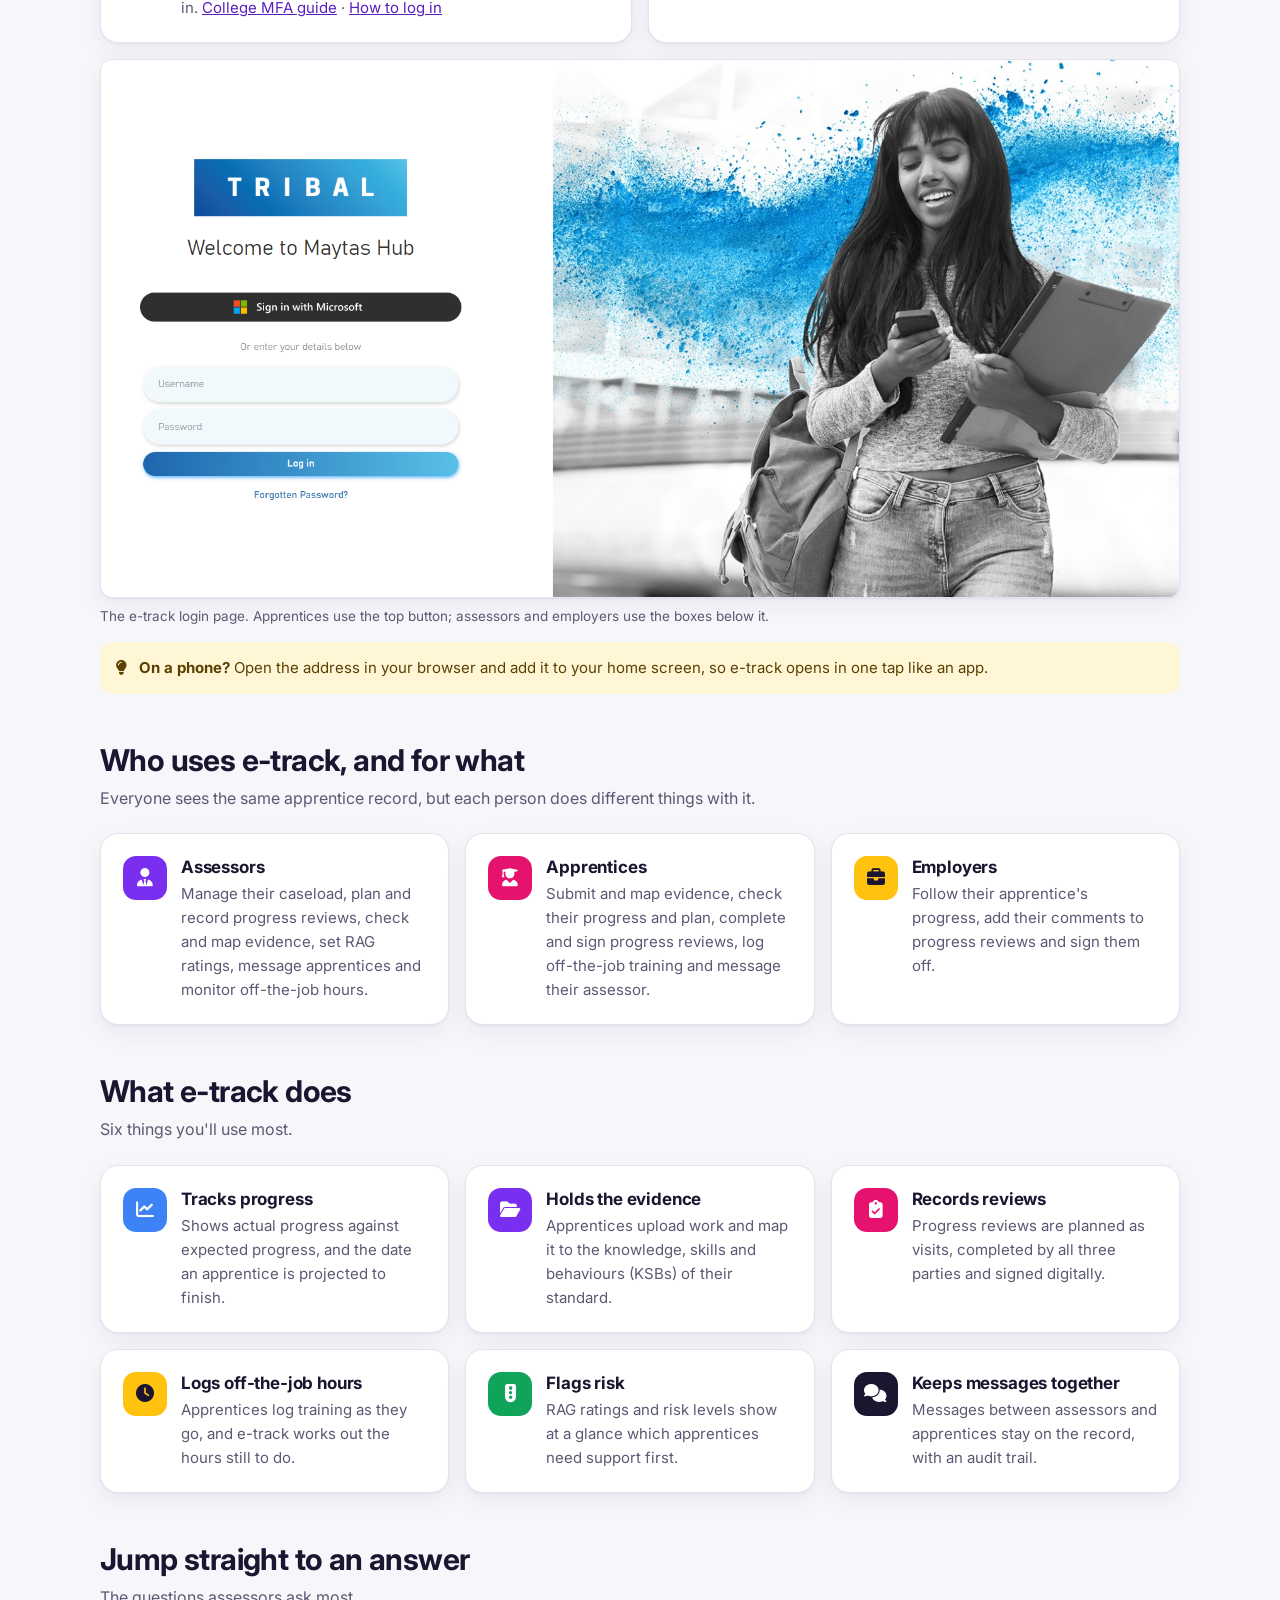
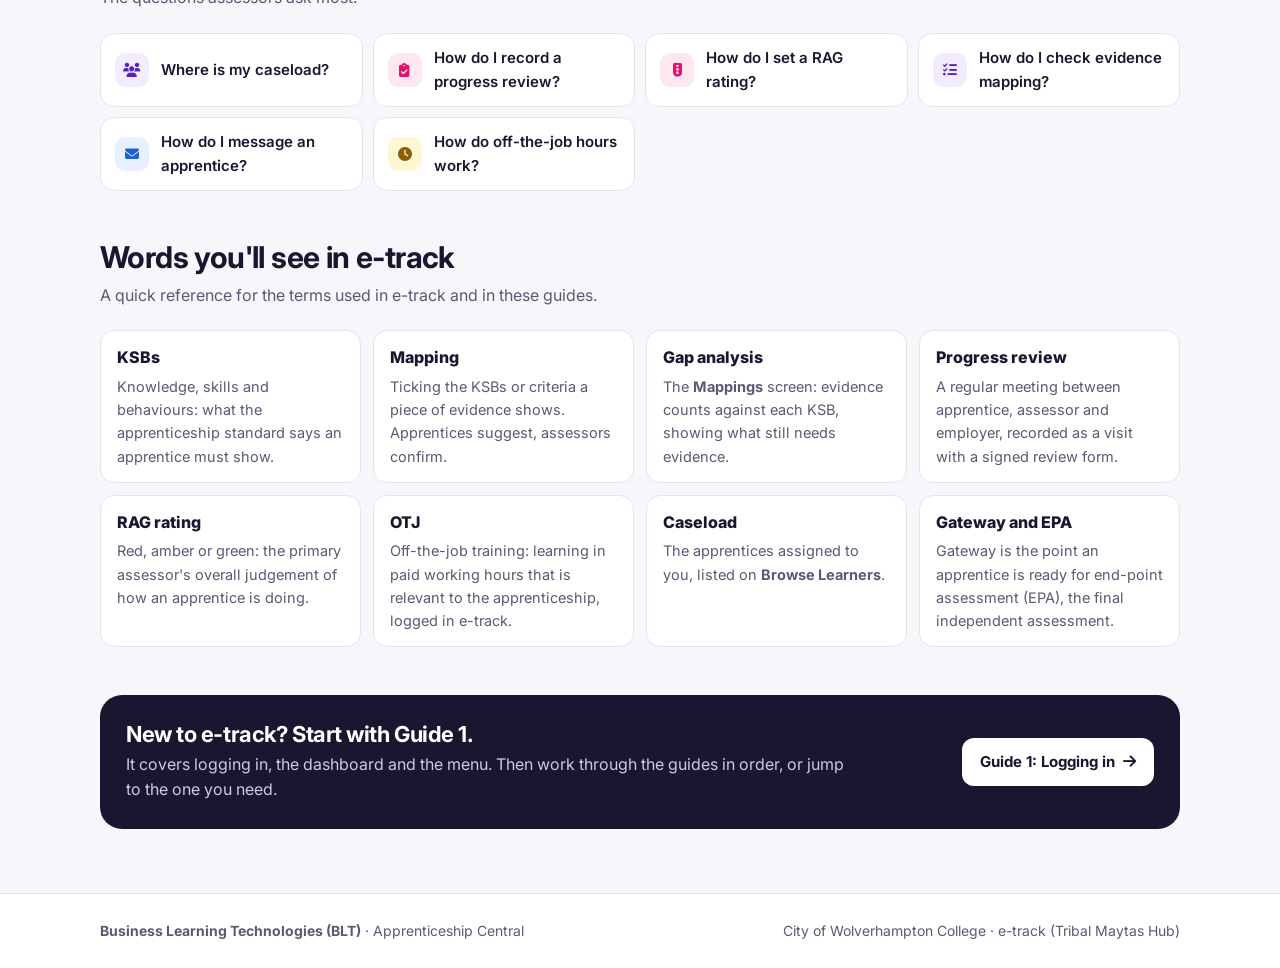
==== commit 214b19e0: "Link the college MFA and password reset guides - Apprentice Guide: MFA setup now follows the college" ====
--- a/index.html
+++ b/index.html
@@ -99,7 +99,7 @@
       <p class="sub" style="margin-bottom:14px">The login page has two ways in. Which one you use depends on who you are.</p>
       <div class="grid g2">
         <div class="card">
-          <div class="feature"><span class="icon bg-pink"><i class="fa-brands fa-microsoft" aria-hidden="true"></i></span><div><h3>Apprentices</h3><p>Click <strong>Sign in with Microsoft</strong> and use your <strong>college login details</strong>. You must set up multi-factor authentication (MFA) on your college account first, or you won't be able to sign in. <a href="apprentice-guide.html#a01">How to log in</a></p></div></div>
+          <div class="feature"><span class="icon bg-pink"><i class="fa-brands fa-microsoft" aria-hidden="true"></i></span><div><h3>Apprentices</h3><p>Click <strong>Sign in with Microsoft</strong> and use your <strong>college login details</strong>. You must set up multi-factor authentication (MFA) on your college account first, or you won't be able to sign in. <a href="https://www.wolvcoll.ac.uk/wp-content/uploads/2025/02/SSPR-MFA-setup-guide-part-a-v1-5-1.pdf" target="_blank" rel="noopener">College MFA guide</a> · <a href="apprentice-guide.html#a01">How to log in</a></p></div></div>
         </div>
         <div class="card">
           <div class="feature"><span class="icon bg-purple"><i class="fa-solid fa-user-lock" aria-hidden="true"></i></span><div><h3>Assessors and employers</h3><p>Use the <strong>Username</strong> and <strong>Password</strong> boxes under "Or enter your details below", with the details allocated to you. Don't use Sign in with Microsoft. <a href="assessor-guides.html#g01">How to log in</a></p></div></div>
